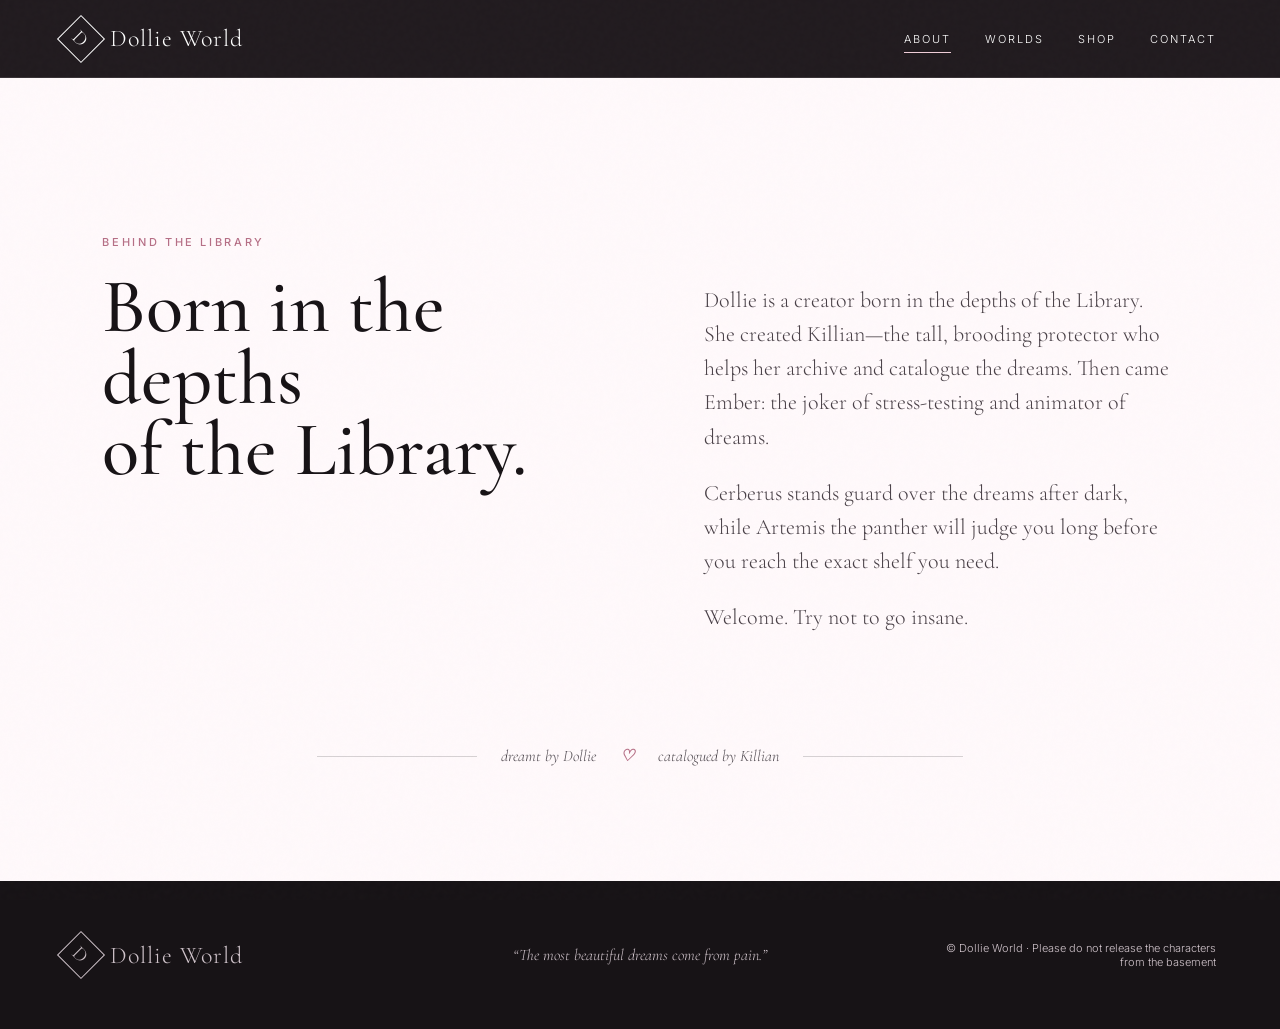
==== about.html @ c830e395 "Add files via upload" ====
<!doctype html><html lang="en"><head><meta charset="UTF-8"><meta name="viewport" content="width=device-width,initial-scale=1"><title>About — Dollie World</title><link rel="preconnect" href="https://fonts.googleapis.com"><link rel="preconnect" href="https://fonts.gstatic.com" crossorigin><link href="https://fonts.googleapis.com/css2?family=Cormorant+Garamond:wght@400;500;600;700&family=Inter:wght@300;400;500;600&display=swap" rel="stylesheet"><link rel="stylesheet" href="styles.css"></head><body class="inner-page"><div class="noise"></div><header class="site-header"><a class="brand" href="index.html"><span class="brand-mark">D</span><span>Dollie World</span></a><button class="menu-toggle" aria-expanded="false" aria-controls="site-nav"><span></span><span></span></button><nav id="site-nav"><a class="active" href="about.html">About</a><a href="worlds.html">Worlds</a><a href="shop.html">Shop</a><a href="contact.html">Contact</a></nav></header><main class="page-main"><img class="divider" src="assets/divider-bat-bow.png" alt=""><section class="about section"><div class="section-kicker">Behind the Library</div><div class="about-grid"><div><h2>Born in the depths<br>of the Library.</h2></div><div class="about-copy"><p>Dollie is a creator born in the depths of the Library. She created Killian—the tall, brooding protector who helps her archive and catalogue the dreams. Then came Ember: the joker of stress-testing and animator of dreams.</p><p>Cerberus stands guard over the dreams after dark, while Artemis the panther will judge you long before you reach the exact shelf you need.</p><p>Welcome. Try not to go insane.</p></div></div><div class="signature"><span>dreamt by Dollie</span><b>♡</b><span>catalogued by Killian</span></div></section></main><footer><a class="brand" href="index.html"><span class="brand-mark">D</span><span>Dollie World</span></a><p>“The most beautiful dreams come from pain.”</p><span>© <span id="year"></span> Dollie World · Please do not release the characters from the basement</span></footer><script src="script.js"></script></body></html>
---- styles.css ----
:root{--pink-50:#fff9fb;--pink-100:#f9e8ed;--pink-200:#efced8;--pink-300:#dca7b7;--pink-500:#b66f86;--ink:#171316;--silver:#504a50;--line:rgba(80,74,80,.23);--serif:"Cormorant Garamond",Georgia,serif;--sans:Inter,Arial,sans-serif}
*{box-sizing:border-box}html{scroll-behavior:smooth}body{margin:0;background:var(--pink-50);color:var(--ink);font-family:var(--sans);font-weight:300}.noise{position:fixed;inset:0;pointer-events:none;z-index:20;opacity:.025;background-image:url("data:image/svg+xml,%3Csvg viewBox='0 0 180 180' xmlns='http://www.w3.org/2000/svg'%3E%3Cfilter id='n'%3E%3CfeTurbulence type='fractalNoise' baseFrequency='.9' numOctaves='3' stitchTiles='stitch'/%3E%3C/filter%3E%3Crect width='100%25' height='100%25' filter='url(%23n)' opacity='.7'/%3E%3C/svg%3E")}.site-header{position:fixed;top:0;left:0;right:0;height:78px;z-index:10;display:flex;align-items:center;justify-content:space-between;padding:0 clamp(24px,5vw,84px);color:white;transition:.35s;background:linear-gradient(to bottom,rgba(12,8,11,.62),transparent)}.site-header.scrolled{height:64px;background:rgba(24,18,22,.93);backdrop-filter:blur(18px);border-bottom:1px solid rgba(255,255,255,.1)}.brand{display:flex;align-items:center;gap:12px;color:inherit;text-decoration:none;font-family:var(--serif);font-size:24px;letter-spacing:.04em}.brand-mark{display:grid;place-items:center;width:34px;height:34px;border:1px solid currentColor;transform:rotate(45deg);font-size:20px}.brand-mark::first-letter{transform:rotate(-45deg)}.brand-mark{line-height:1}.brand-mark{font-family:var(--serif)}.site-header nav{display:flex;gap:34px}.site-header nav a{color:inherit;text-decoration:none;text-transform:uppercase;font-size:11px;letter-spacing:.18em;position:relative}.site-header nav a:after{content:"";position:absolute;left:0;right:100%;bottom:-7px;height:1px;background:var(--pink-200);transition:.3s}.site-header nav a:hover:after{right:0}.menu-toggle{display:none;background:none;border:0;color:white}.hero{height:min(900px,100svh);min-height:650px;position:relative;background:#171116;overflow:hidden;color:white}.hero-art{position:absolute;inset:0;width:100%;height:100%;object-fit:cover;object-position:center}.hero-shade{position:absolute;inset:0;background:linear-gradient(90deg,rgba(13,9,12,.92) 0%,rgba(22,13,18,.62) 32%,rgba(15,10,14,.05) 65%),linear-gradient(0deg,rgba(12,8,11,.45),transparent 45%)}.hero-copy{position:absolute;left:clamp(26px,8vw,138px);top:50%;transform:translateY(-45%);width:min(540px,42vw)}.eyebrow,.section-kicker{text-transform:uppercase;letter-spacing:.24em;font-size:11px;font-weight:500}.hero .eyebrow{color:var(--pink-200)}h1,h2,h3{font-family:var(--serif);font-weight:500;margin:0}h1{font-size:clamp(62px,8vw,126px);line-height:.77;letter-spacing:-.045em}h1 em,h2 em{font-weight:400;color:var(--pink-300)}.hero-lede{max-width:470px;line-height:1.8;font-size:15px;color:rgba(255,255,255,.78);margin:34px 0}.hero-actions{display:flex;gap:12px}.button{display:inline-block;padding:14px 22px;text-decoration:none;text-transform:uppercase;font-size:10px;letter-spacing:.16em;border:1px solid var(--pink-200);transition:.25s}.button.primary{color:#24171d;background:var(--pink-200)}.button.ghost{color:white;background:rgba(255,255,255,.03)}.button:hover{transform:translateY(-2px);box-shadow:0 10px 30px rgba(0,0,0,.16)}.scroll-cue{position:absolute;bottom:28px;right:clamp(24px,5vw,84px);display:flex;align-items:center;gap:16px;color:white;text-decoration:none;text-transform:uppercase;font-size:9px;letter-spacing:.2em}.scroll-cue i{width:58px;height:1px;background:white}.divider{display:block;width:min(1180px,90vw);height:120px;object-fit:cover;margin:28px auto -10px;mix-blend-mode:multiply}.section{padding:clamp(72px,9vw,140px) clamp(24px,8vw,138px)}.section-kicker{color:var(--pink-500);margin:0 0 22px}.about-grid{display:grid;grid-template-columns:1fr 1fr;gap:10vw}.about h2,.section-heading h2,.connect h2{font-size:clamp(48px,6vw,86px);line-height:.93}.about-copy{padding-top:12px;max-width:560px}.about-copy p{font-family:var(--serif);font-size:22px;line-height:1.55;margin:0 0 22px;color:#494047}.signature{display:flex;justify-content:center;align-items:center;gap:24px;margin-top:90px;color:var(--silver);font-family:var(--serif);font-style:italic}.signature:before,.signature:after{content:"";width:min(160px,14vw);height:1px;background:var(--line)}.signature b{color:var(--pink-500)}.worlds{background:#211b20;color:white}.section-heading{display:flex;align-items:end;justify-content:space-between;gap:40px;margin-bottom:54px}.section-heading>p{max-width:360px;line-height:1.7;color:#786d75}.worlds .section-heading>p{color:#b7abb2}.world-grid{border-top:1px solid rgba(255,255,255,.16)}.world-card{position:relative;display:grid;grid-template-columns:60px 1fr 50px;gap:30px;align-items:center;padding:34px 20px;border-bottom:1px solid rgba(255,255,255,.16);transition:.3s;overflow:hidden}.world-card:before{content:"";position:absolute;inset:0;transform:translateX(-101%);background:linear-gradient(90deg,rgba(220,167,183,.2),transparent);transition:.5s}.world-card:hover:before{transform:none}.card-number{font-family:var(--serif);font-size:18px;color:var(--pink-300)}.world-card p{text-transform:uppercase;letter-spacing:.2em;font-size:9px;color:var(--pink-300);margin:0 0 8px}.world-card h3{font-size:36px}.world-card div>span{display:block;color:#b7abb2;margin-top:7px;font-size:13px}.world-card button{position:relative;background:none;color:white;border:1px solid rgba(255,255,255,.35);border-radius:50%;width:42px;height:42px}.gallery{background:#f5e5ea}.gallery-grid{display:grid;gap:28px}.gallery figure{margin:0;position:relative;overflow:hidden;background:#291f25}.gallery img{display:block;width:100%;transition:transform .8s cubic-bezier(.2,.7,.2,1)}.gallery figure:hover img{transform:scale(1.025)}.gallery-main img{aspect-ratio:2.7/1;object-fit:cover}.gallery-wide img{aspect-ratio:3.25/1;object-fit:cover}.gallery figcaption{position:absolute;left:0;right:0;bottom:0;display:flex;justify-content:space-between;align-items:end;padding:38px;color:white;background:linear-gradient(transparent,rgba(15,10,13,.8))}.gallery figcaption span{font-family:var(--serif);font-size:30px}.gallery figcaption small{text-transform:uppercase;letter-spacing:.14em}.divider-heart{margin-top:0}.connect{text-align:center;max-width:1150px;margin:auto}.connect>p:not(.section-kicker){color:#685e64;margin:24px auto 58px}.socials{display:grid;grid-template-columns:repeat(4,1fr);border-top:1px solid var(--line);border-bottom:1px solid var(--line)}.socials a{display:flex;justify-content:space-between;padding:24px 22px;color:var(--ink);text-decoration:none;border-right:1px solid var(--line);font-family:var(--serif);font-size:21px}.socials a:last-child{border:0}.socials a:hover{background:var(--pink-100)}footer{background:#171316;color:#cfc3ca;padding:48px clamp(24px,5vw,84px);display:grid;grid-template-columns:1fr 2fr 1fr;align-items:center;gap:30px}footer p{text-align:center;font-family:var(--serif);font-style:italic}footer>span{text-align:right;font-size:11px}.reveal{opacity:0;transform:translateY(28px);transition:.8s}.reveal.visible{opacity:1;transform:none}
@media(max-width:760px){.site-header{height:66px}.site-header nav{position:absolute;top:66px;left:0;right:0;display:grid;gap:0;background:rgba(24,18,22,.98);padding:14px 24px 24px;transform:translateY(-140%);transition:.35s;z-index:-1}.site-header nav.open{transform:none}.site-header nav a{padding:15px 0;border-bottom:1px solid rgba(255,255,255,.1)}.menu-toggle{display:grid;gap:7px}.menu-toggle span{display:block;width:24px;height:1px;background:white}.hero-art{object-position:61% center}.hero-shade{background:linear-gradient(0deg,rgba(13,9,12,.92),rgba(13,9,12,.08) 75%)}.hero-copy{left:24px;right:24px;top:auto;bottom:82px;transform:none;width:auto}.hero-copy h1{font-size:60px}.hero-lede{font-size:13px;margin:22px 0}.scroll-cue{display:none}.divider{height:70px}.about-grid{grid-template-columns:1fr;gap:34px}.signature{margin-top:55px;gap:10px;font-size:12px}.section-heading{align-items:start;flex-direction:column;margin-bottom:34px}.world-card{grid-template-columns:35px 1fr 42px;gap:12px;padding:26px 0}.world-card h3{font-size:28px}.world-card div>span{font-size:11px}.gallery-main img,.gallery-wide img{aspect-ratio:1.15/1}.gallery figcaption{padding:24px;display:block}.gallery figcaption small{display:block;margin-top:6px}.socials{grid-template-columns:1fr 1fr}.socials a:nth-child(2){border-right:0}.socials a:nth-child(-n+2){border-bottom:1px solid var(--line)}footer{grid-template-columns:1fr;text-align:center}footer p,footer>span{text-align:center}.section{padding-left:24px;padding-right:24px}}
@media(prefers-reduced-motion:reduce){*{scroll-behavior:auto!important;transition:none!important}.reveal{opacity:1;transform:none}}

/* Keep the complete wide hero artwork visible at every viewport ratio. */
.hero::before{content:"";position:absolute;inset:-28px;background:url("assets/hero-dollie.png") center/cover no-repeat;filter:blur(22px) brightness(.42);transform:scale(1.04)}
.hero-art{object-fit:contain;object-position:center;z-index:1}
.hero-shade{z-index:2}
.hero-copy,.scroll-cue{z-index:3}
@media(max-width:760px){.hero-art{object-position:center}.hero::before{filter:blur(18px) brightness(.36)}}

/* Desktop hero follows the artwork's native banner ratio, so nothing is cropped. */
@media(min-width:761px){
  .hero{height:auto;min-height:0;aspect-ratio:1983/793}
  .hero-art{width:100%;height:100%;object-fit:contain}
}

/* The supplied dividers are now tightly cropped; let their native ratio set height. */
.divider{height:auto;object-fit:contain;margin:22px auto 0}

/* Final desktop framing: one complete, uncropped banner at its native ratio. */
@media(min-width:761px){
  .hero{height:calc(100vw * 793 / 1983)!important;min-height:0!important;max-height:none!important;aspect-ratio:auto!important}
  .hero::before{display:none}
  .hero-art{inset:0!important;width:100%!important;height:100%!important;object-fit:fill!important;object-position:center!important}
}

/* Approved Dollie World content layout. */
.hero-actions{flex-wrap:wrap}
.hero-actions .button{padding-left:18px;padding-right:18px}
.socials{grid-template-columns:repeat(2,1fr)}
.socials a:nth-child(2){border-right:0}
.connect>p:not(.section-kicker){margin:18px auto;max-width:760px;line-height:1.7}
.connect>.section-kicker:not(:first-child){margin-top:54px}

/* Separate-page layout. */
.inner-page{min-height:100vh;background:var(--pink-50)}
.inner-page .site-header{background:rgba(24,18,22,.96);backdrop-filter:blur(18px);border-bottom:1px solid rgba(255,255,255,.1)}
.inner-page .site-header nav a.active:after{right:0}
.page-main{min-height:calc(100vh - 142px);padding-top:100px}
.page-main.section{padding-top:clamp(140px,13vw,190px)}
.page-main>.divider:first-child{margin-top:20px}
.dark-page{background:#211b20}
.dark-page .page-main{padding-top:clamp(140px,13vw,190px)}
@media(max-width:760px){.page-main{padding-top:82px}.page-main.section,.dark-page .page-main{padding-top:112px}}
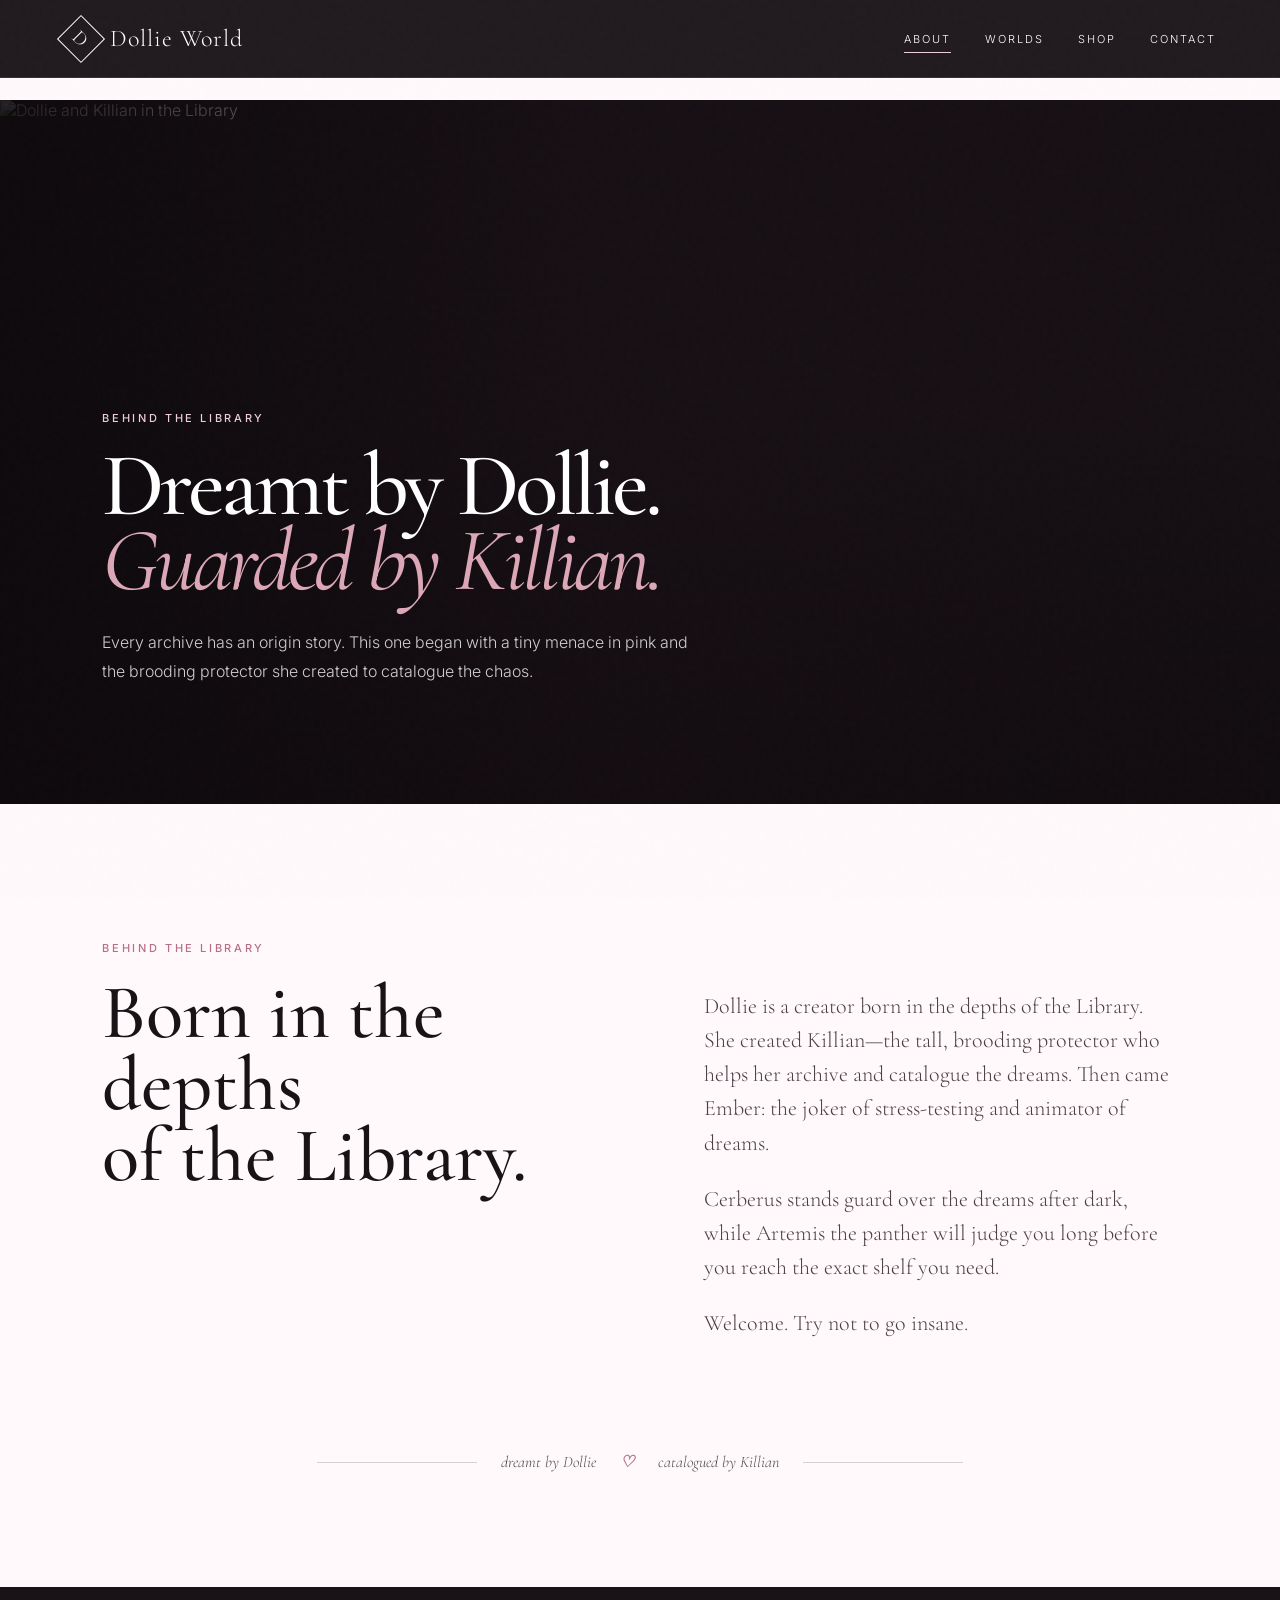
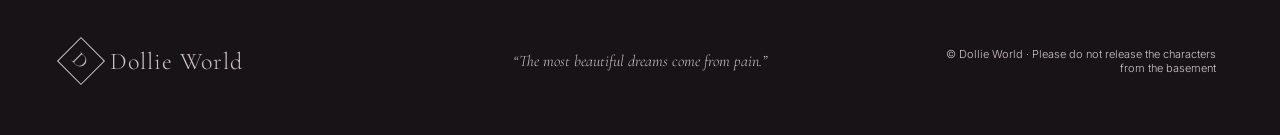
==== commit f5178ffd: "Add files via upload" ====
--- a/about.html
+++ b/about.html
@@ -1 +1,9 @@
-<!doctype html><html lang="en"><head><meta charset="UTF-8"><meta name="viewport" content="width=device-width,initial-scale=1"><title>About — Dollie World</title><link rel="preconnect" href="https://fonts.googleapis.com"><link rel="preconnect" href="https://fonts.gstatic.com" crossorigin><link href="https://fonts.googleapis.com/css2?family=Cormorant+Garamond:wght@400;500;600;700&family=Inter:wght@300;400;500;600&display=swap" rel="stylesheet"><link rel="stylesheet" href="styles.css"></head><body class="inner-page"><div class="noise"></div><header class="site-header"><a class="brand" href="index.html"><span class="brand-mark">D</span><span>Dollie World</span></a><button class="menu-toggle" aria-expanded="false" aria-controls="site-nav"><span></span><span></span></button><nav id="site-nav"><a class="active" href="about.html">About</a><a href="worlds.html">Worlds</a><a href="shop.html">Shop</a><a href="contact.html">Contact</a></nav></header><main class="page-main"><img class="divider" src="assets/divider-bat-bow.png" alt=""><section class="about section"><div class="section-kicker">Behind the Library</div><div class="about-grid"><div><h2>Born in the depths<br>of the Library.</h2></div><div class="about-copy"><p>Dollie is a creator born in the depths of the Library. She created Killian—the tall, brooding protector who helps her archive and catalogue the dreams. Then came Ember: the joker of stress-testing and animator of dreams.</p><p>Cerberus stands guard over the dreams after dark, while Artemis the panther will judge you long before you reach the exact shelf you need.</p><p>Welcome. Try not to go insane.</p></div></div><div class="signature"><span>dreamt by Dollie</span><b>♡</b><span>catalogued by Killian</span></div></section></main><footer><a class="brand" href="index.html"><span class="brand-mark">D</span><span>Dollie World</span></a><p>“The most beautiful dreams come from pain.”</p><span>© <span id="year"></span> Dollie World · Please do not release the characters from the basement</span></footer><script src="script.js"></script></body></html>
+<!doctype html>
+<html lang="en"><head><meta charset="UTF-8"><meta name="viewport" content="width=device-width,initial-scale=1"><title>About — Dollie World</title><link rel="preconnect" href="https://fonts.googleapis.com"><link rel="preconnect" href="https://fonts.gstatic.com" crossorigin><link href="https://fonts.googleapis.com/css2?family=Cormorant+Garamond:wght@400;500;600;700&family=Inter:wght@300;400;500;600&display=swap" rel="stylesheet"><link rel="stylesheet" href="styles.css"></head>
+<body class="inner-page"><div class="noise"></div>
+<header class="site-header"><a class="brand" href="index.html"><span class="brand-mark">D</span><span>Dollie World</span></a><button class="menu-toggle" aria-expanded="false" aria-controls="site-nav"><span></span><span></span></button><nav id="site-nav"><a class="active" href="about.html">About</a><a href="worlds.html">Worlds</a><a href="shop.html">Shop</a><a href="contact.html">Contact</a></nav></header>
+<main class="page-main">
+  <section class="subhero about-hero"><img src="assets/hero-dollie.png" alt="Dollie and Killian in the Library"><div class="subhero-shade"></div><div class="subhero-copy"><p class="eyebrow">Behind the Library</p><h1>Dreamt by Dollie.<br><em>Guarded by Killian.</em></h1><p>Every archive has an origin story. This one began with a tiny menace in pink and the brooding protector she created to catalogue the chaos.</p></div></section>
+  <img class="divider" src="assets/divider-bat-bow.png" alt="">
+  <section class="about section"><div class="section-kicker">Behind the Library</div><div class="about-grid"><div><h2>Born in the depths<br>of the Library.</h2></div><div class="about-copy"><p>Dollie is a creator born in the depths of the Library. She created Killian—the tall, brooding protector who helps her archive and catalogue the dreams. Then came Ember: the joker of stress-testing and animator of dreams.</p><p>Cerberus stands guard over the dreams after dark, while Artemis the panther will judge you long before you reach the exact shelf you need.</p><p>Welcome. Try not to go insane.</p></div></div><div class="signature"><span>dreamt by Dollie</span><b>♡</b><span>catalogued by Killian</span></div></section>
+</main><footer><a class="brand" href="index.html"><span class="brand-mark">D</span><span>Dollie World</span></a><p>“The most beautiful dreams come from pain.”</p><span>© <span id="year"></span> Dollie World · Please do not release the characters from the basement</span></footer><script src="script.js"></script></body></html>
--- a/styles.css
+++ b/styles.css
@@ -44,3 +44,10 @@
 .dark-page{background:#211b20}
 .dark-page .page-main{padding-top:clamp(140px,13vw,190px)}
 @media(max-width:760px){.page-main{padding-top:82px}.page-main.section,.dark-page .page-main{padding-top:112px}}
+
+/* Cinematic inner-page heroes. */
+.subhero{position:relative;height:clamp(460px,55vw,720px);overflow:hidden;background:#171116;color:white}.subhero>img{position:absolute;inset:0;width:100%;height:100%;object-fit:cover}.about-hero>img{object-position:center}.worlds-hero>img{object-position:center 46%}.subhero-shade{position:absolute;inset:0;background:linear-gradient(90deg,rgba(13,9,12,.9),rgba(22,13,18,.45) 48%,rgba(15,10,14,.14)),linear-gradient(0deg,rgba(12,8,11,.55),transparent 55%)}.subhero-copy{position:absolute;z-index:2;left:clamp(26px,8vw,138px);bottom:clamp(52px,8vw,110px);width:min(720px,70vw)}.subhero .eyebrow{color:var(--pink-200);margin-bottom:24px}.subhero h1{font-size:clamp(54px,7vw,104px);line-height:.83}.subhero-copy>p:last-child{max-width:590px;line-height:1.8;color:rgba(255,255,255,.8);margin-top:30px}.worlds-page{padding-top:78px;background:#211b20}.worlds-page>.worlds{padding-top:clamp(72px,9vw,140px)}
+
+/* Home gallery entrances. */
+.home-galleries{padding-top:clamp(64px,8vw,120px)}.portal-grid{display:grid;grid-template-columns:1fr 1fr;gap:26px}.portal-card{position:relative;display:block;min-height:440px;overflow:hidden;background:#211b20;color:white;text-decoration:none}.portal-card img{position:absolute;inset:0;width:100%;height:100%;object-fit:cover;filter:brightness(.72);transition:transform .8s cubic-bezier(.2,.7,.2,1),filter .5s}.portal-card:first-child img{object-position:32% center}.portal-card:hover img{transform:scale(1.035);filter:brightness(.86)}.portal-card:after{content:"";position:absolute;inset:0;background:linear-gradient(transparent 45%,rgba(15,10,13,.88))}.portal-card>span{position:absolute;z-index:2;left:34px;right:34px;bottom:30px;display:grid;grid-template-columns:1fr auto;align-items:end}.portal-card small{grid-column:1/-1;text-transform:uppercase;letter-spacing:.2em;color:var(--pink-200);font-size:9px;margin-bottom:8px}.portal-card strong{font-family:var(--serif);font-size:clamp(38px,4vw,58px);font-weight:500}.portal-card i{font-style:normal;font-size:25px;padding-bottom:9px}
+@media(max-width:760px){.subhero{height:560px}.subhero-copy{left:24px;right:24px;bottom:46px;width:auto}.subhero h1{font-size:52px}.worlds-page{padding-top:66px}.portal-grid{grid-template-columns:1fr}.portal-card{min-height:390px}}
